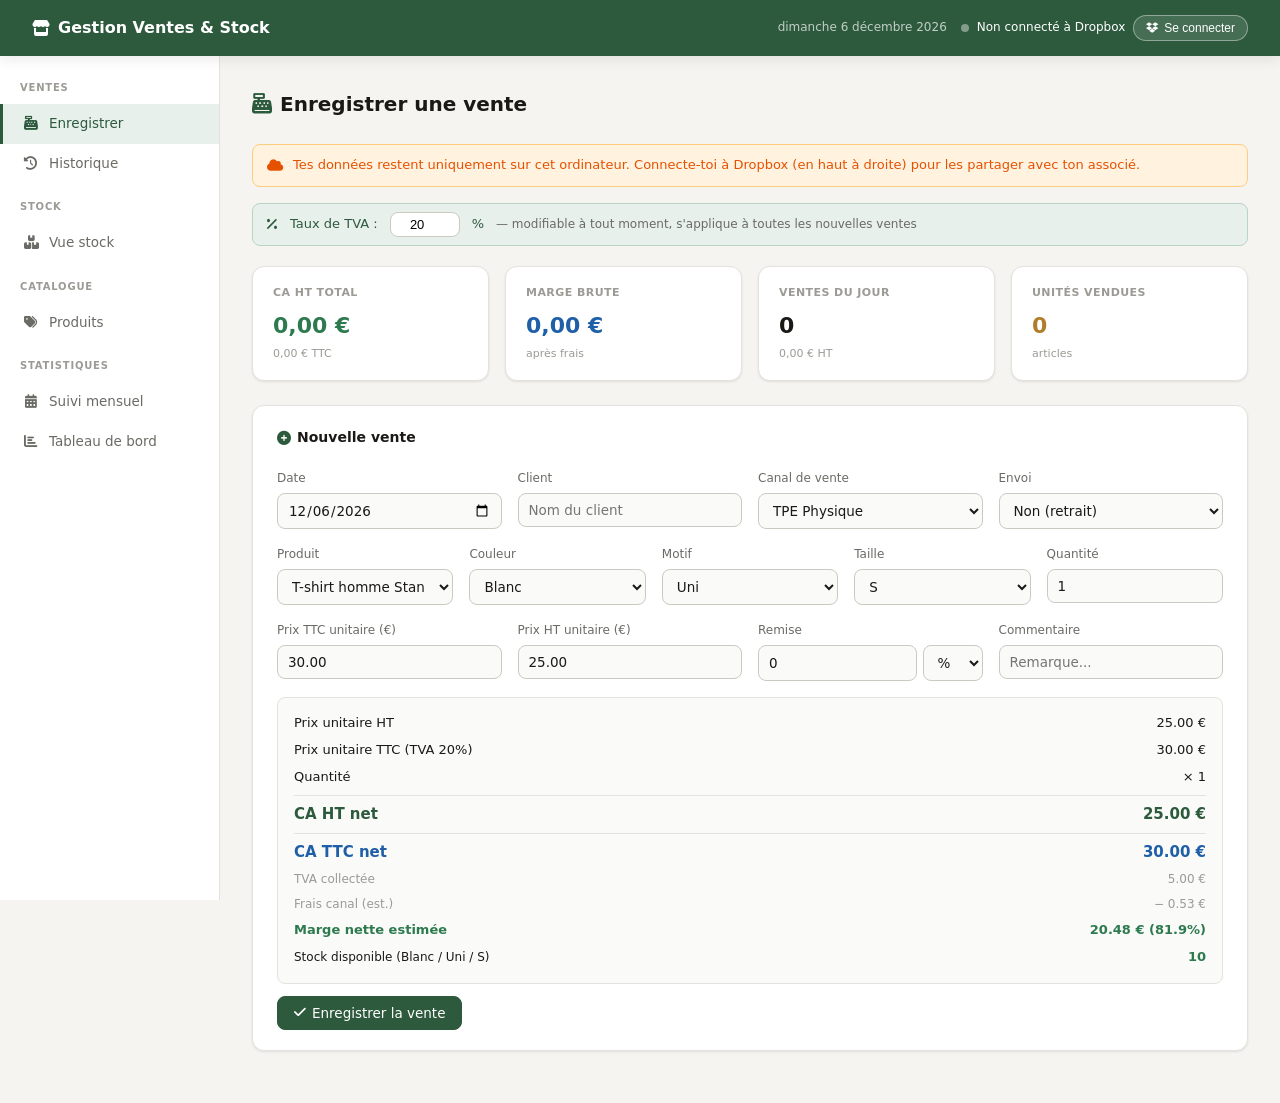
==== gestion ventes stock BZAK.html @ 6641fdf0 "Add files via upload" ====
<!DOCTYPE html>
<html lang="fr">
<head>
<meta charset="UTF-8">
<meta name="viewport" content="width=device-width, initial-scale=1.0">
<title>Gestion Ventes & Stock</title>
<link rel="stylesheet" href="https://cdnjs.cloudflare.com/ajax/libs/font-awesome/6.5.0/css/all.min.css">
<style>
*, *::before, *::after { box-sizing: border-box; margin: 0; padding: 0; }
:root {
  --bg:#f5f4f1; --surface:#fff; --surface-2:#fafaf8;
  --border:#e4e2dc; --border-strong:#ccc9c0;
  --text:#1a1916; --text-secondary:#6b6a65; --text-muted:#9c9a94;
  --accent:#2d5a3d; --accent-light:#e8f0eb; --accent-hover:#234830;
  --danger:#c0392b; --danger-bg:#fdf0ee;
  --warning:#b07d2a; --warning-bg:#fdf6e8;
  --success:#2d7a4f; --success-bg:#eaf4ee;
  --radius:8px; --radius-lg:12px;
  --shadow:0 1px 3px rgba(0,0,0,.06),0 1px 2px rgba(0,0,0,.04);
  --shadow-md:0 4px 12px rgba(0,0,0,.08);
}
body { font-family:'Segoe UI',system-ui,sans-serif; background:var(--bg); color:var(--text); font-size:14px; line-height:1.6; min-height:100vh; }

header { background:var(--accent); color:#fff; padding:0 2rem; display:flex; align-items:center; justify-content:space-between; height:56px; position:sticky; top:0; z-index:100; box-shadow:var(--shadow-md); }
header h1 { font-size:16px; font-weight:600; display:flex; align-items:center; gap:8px; }
.hdr-right { font-size:12px; opacity:.7; }
.dbx-btn { padding:5px 12px; border-radius:20px; font-size:12px; font-weight:500; cursor:pointer; border:1px solid rgba(255,255,255,.4); background:rgba(255,255,255,.12); color:#fff; display:inline-flex; align-items:center; gap:6px; transition:all .15s; }
.dbx-btn:hover { background:rgba(255,255,255,.22); }
.dbx-dot { width:8px; height:8px; border-radius:50%; flex-shrink:0; }
.dbx-dot.connected { background:#6fcf97; }
.dbx-dot.syncing { background:#f2c94c; animation:pulse 1s infinite; }
.dbx-dot.error { background:#eb5757; }
.dbx-dot.off { background:rgba(255,255,255,.4); }
@keyframes pulse { 0%,100%{opacity:1} 50%{opacity:.3} }
.sync-banner { display:flex; align-items:center; gap:10px; padding:10px 14px; border-radius:var(--radius); font-size:13px; margin-bottom:1rem; background:#fff3e0; border:1px solid #ffcc80; color:#e65100; }

.layout { display:flex; min-height:calc(100vh - 56px); }
nav { width:220px; background:var(--surface); border-right:1px solid var(--border); padding:1.5rem 0; flex-shrink:0; position:sticky; top:56px; height:calc(100vh - 56px); overflow-y:auto; }
.nav-label { font-size:10px; font-weight:600; letter-spacing:.08em; text-transform:uppercase; color:var(--text-muted); padding:0 1.25rem; margin-bottom:.5rem; margin-top:1rem; }
.nav-label:first-child { margin-top:0; }
.nav-item { display:flex; align-items:center; gap:10px; padding:9px 1.25rem; cursor:pointer; color:var(--text-secondary); font-size:13.5px; border-left:3px solid transparent; transition:all .15s; user-select:none; }
.nav-item:hover { background:var(--accent-light); color:var(--accent); }
.nav-item.active { background:var(--accent-light); color:var(--accent); font-weight:500; border-left-color:var(--accent); }
.nav-item i { width:16px; text-align:center; }
.nav-badge { margin-left:auto; background:var(--danger); color:#fff; font-size:10px; font-weight:600; padding:1px 6px; border-radius:10px; }

main { flex:1; padding:2rem; max-width:1300px; }
.section { display:none; }
.section.active { display:block; }
.page-title { font-size:20px; font-weight:600; margin-bottom:1.5rem; display:flex; align-items:center; gap:8px; }
.page-title i { color:var(--accent); }

.card { background:var(--surface); border:1px solid var(--border); border-radius:var(--radius-lg); padding:1.25rem 1.5rem; margin-bottom:1.25rem; box-shadow:var(--shadow); }
.card-title { font-size:14px; font-weight:600; margin-bottom:1.25rem; display:flex; align-items:center; gap:6px; }
.card-title i { color:var(--accent); }

.metrics { display:grid; grid-template-columns:repeat(4,1fr); gap:1rem; margin-bottom:1.5rem; }
.metric { background:var(--surface); border:1px solid var(--border); border-radius:var(--radius-lg); padding:1.1rem 1.25rem; box-shadow:var(--shadow); }
.metric-label { font-size:11px; font-weight:600; letter-spacing:.04em; text-transform:uppercase; color:var(--text-muted); margin-bottom:6px; }
.metric-value { font-size:22px; font-weight:700; }
.metric-value.green { color:var(--success); }
.metric-value.blue { color:#1e5fa8; }
.metric-value.orange { color:var(--warning); }
.metric-value.red { color:var(--danger); }
.metric-sub { font-size:11px; color:var(--text-muted); margin-top:2px; }

.fg { display:grid; gap:1rem; margin-bottom:1rem; }
.g2 { grid-template-columns:1fr 1fr; }
.g3 { grid-template-columns:1fr 1fr 1fr; }
.g4 { grid-template-columns:1fr 1fr 1fr 1fr; }
.g5 { grid-template-columns:1fr 1fr 1fr 1fr 1fr; }
.g6 { grid-template-columns:1fr 1fr 1fr 1fr 1fr 1fr; }
.field label { display:block; font-size:12px; font-weight:500; color:var(--text-secondary); margin-bottom:5px; }
.field input, .field select { width:100%; padding:8px 10px; border:1px solid var(--border-strong); border-radius:var(--radius); background:var(--surface-2); font-size:13.5px; color:var(--text); font-family:inherit; transition:border-color .15s,box-shadow .15s; outline:none; }
.field input:focus, .field select:focus { border-color:var(--accent); box-shadow:0 0 0 3px rgba(45,90,61,.12); background:#fff; }
.field .sub { font-size:11px; color:var(--text-muted); margin-top:4px; }

.btn { padding:8px 16px; border-radius:var(--radius); font-size:13.5px; font-weight:500; cursor:pointer; border:1px solid var(--border-strong); background:var(--surface); color:var(--text); display:inline-flex; align-items:center; gap:6px; transition:all .15s; font-family:inherit; }
.btn:hover { background:var(--bg); }
.btn.primary { background:var(--accent); color:#fff; border-color:var(--accent); }
.btn.primary:hover { background:var(--accent-hover); }
.btn.danger { color:var(--danger); border-color:#e8b4af; background:var(--danger-bg); }
.btn.danger:hover { background:#f9dbd8; }
.btn.sm { padding:5px 10px; font-size:12px; }
.btn-row { display:flex; align-items:center; gap:8px; margin-top:.75rem; flex-wrap:wrap; }

.alert { display:flex; align-items:flex-start; gap:8px; padding:10px 14px; border-radius:var(--radius); font-size:13px; margin-bottom:1rem; }
.alert.warning { background:var(--warning-bg); border:1px solid #e8c97a; color:var(--warning); }
.alert.success { background:var(--success-bg); border:1px solid #a3d4b5; color:var(--success); }
.alert i { margin-top:1px; flex-shrink:0; }

.table-wrap { overflow-x:auto; }
table { width:100%; border-collapse:collapse; font-size:13px; }
th { text-align:left; font-size:11px; font-weight:600; text-transform:uppercase; letter-spacing:.04em; color:var(--text-muted); padding:8px 10px; border-bottom:2px solid var(--border); white-space:nowrap; }
td { padding:9px 10px; border-bottom:1px solid var(--border); vertical-align:middle; }
tr:last-child td { border-bottom:none; }
tbody tr:hover { background:var(--surface-2); }
.empty-row td { text-align:center; color:var(--text-muted); padding:2.5rem; }
.tr-total td { font-weight:700; background:var(--accent-light); }

.badge { display:inline-flex; align-items:center; font-size:11px; font-weight:500; padding:2px 8px; border-radius:20px; }
.badge.ok { background:var(--success-bg); color:var(--success); }
.badge.low { background:var(--warning-bg); color:var(--warning); }
.badge.out { background:var(--danger-bg); color:var(--danger); }
.badge.tpe { background:#e8f0fb; color:#1e5fa8; }
.badge.web { background:#f0e8fb; color:#6e35c0; }

.color-dot { display:inline-block; width:10px; height:10px; border-radius:50%; border:1px solid rgba(0,0,0,.12); vertical-align:middle; margin-right:4px; flex-shrink:0; }
.size-pill { display:inline-block; font-size:11px; font-weight:600; background:var(--bg); border:1px solid var(--border-strong); border-radius:4px; padding:1px 6px; color:var(--text-secondary); margin-right:2px; }
.motif-pill { display:inline-block; font-size:11px; background:#f0e8fb; border:1px solid #d4b8f0; border-radius:4px; padding:1px 6px; color:#6e35c0; margin-right:2px; }
.remise-pill { display:inline-block; font-size:11px; background:#fff3e0; border:1px solid #ffcc80; border-radius:4px; padding:1px 6px; color:#e65100; }

/* Tag input */
.tag-input-wrap { border:1px solid var(--border-strong); border-radius:var(--radius); background:var(--surface-2); padding:6px 8px; display:flex; flex-wrap:wrap; gap:5px; align-items:center; min-height:40px; cursor:text; transition:border-color .15s,box-shadow .15s; }
.tag-input-wrap:focus-within { border-color:var(--accent); box-shadow:0 0 0 3px rgba(45,90,61,.12); background:#fff; }
.tag { display:inline-flex; align-items:center; gap:4px; font-size:12px; font-weight:500; padding:2px 8px; border-radius:20px; }
.tag.color-tag { background:var(--accent-light); color:var(--accent); }
.tag.motif-tag { background:#f0e8fb; color:#6e35c0; }
.tag-remove { cursor:pointer; opacity:.6; font-size:13px; }
.tag-remove:hover { opacity:1; }
.tag-raw-input { border:none; outline:none; background:transparent; font-size:13px; font-family:inherit; color:var(--text); min-width:100px; flex:1; padding:2px 4px; }
.tag-hint { font-size:11px; color:var(--text-muted); margin-top:4px; }

/* Taille checkboxes */
.check-group { display:flex; flex-wrap:wrap; gap:6px; margin-top:4px; }
.check-item { display:flex; align-items:center; gap:5px; background:var(--surface-2); border:1px solid var(--border-strong); border-radius:var(--radius); padding:5px 10px; cursor:pointer; font-size:13px; user-select:none; transition:all .12s; }
.check-item input { accent-color:var(--accent); }
.check-item:has(input:checked) { background:var(--accent-light); border-color:var(--accent); color:var(--accent); font-weight:500; }

/* Prix breakdown */
.prix-box { background:var(--surface-2); border:1px solid var(--border); border-radius:var(--radius); padding:.75rem 1rem; margin-top:.5rem; }
.prix-row { display:flex; justify-content:space-between; align-items:center; font-size:13px; padding:3px 0; }
.prix-row.total { font-weight:700; font-size:15px; border-top:1px solid var(--border); margin-top:4px; padding-top:6px; color:var(--accent); }
.prix-row.marge { color:var(--success); font-weight:600; }
.prix-row.remise { color:var(--danger); }

/* Stock */
.stock-grid { display:grid; grid-template-columns:repeat(auto-fill,minmax(400px,1fr)); gap:1rem; }
.stock-card { background:var(--surface); border:1px solid var(--border); border-radius:var(--radius-lg); padding:1rem; box-shadow:var(--shadow); }
.stock-card-header { display:flex; justify-content:space-between; align-items:flex-start; margin-bottom:.75rem; padding-bottom:.75rem; border-bottom:1px solid var(--border); }
.stock-card-name { font-size:13.5px; font-weight:600; }
.stock-card-meta { font-size:11px; color:var(--text-muted); margin-top:2px; }
.stock-card-total { font-size:12px; font-weight:600; color:var(--accent); background:var(--accent-light); padding:2px 8px; border-radius:20px; white-space:nowrap; }
.stock-tabs { display:flex; gap:2px; margin-bottom:.75rem; border-bottom:1px solid var(--border); overflow-x:auto; }
.stock-tab { font-size:12px; padding:5px 10px; cursor:pointer; border-bottom:2px solid transparent; color:var(--text-muted); transition:all .12s; margin-bottom:-1px; background:none; border-top:none; border-left:none; border-right:none; font-family:inherit; white-space:nowrap; }
.stock-tab.active { color:var(--accent); border-bottom-color:var(--accent); font-weight:500; }
.matrix-wrap { overflow-x:auto; }
.matrix { width:100%; border-collapse:collapse; font-size:12px; }
.matrix th { font-size:10px; font-weight:600; text-transform:uppercase; color:var(--text-muted); padding:4px 5px; border-bottom:1px solid var(--border); text-align:center; white-space:nowrap; }
.matrix th.row-th { text-align:left; }
.matrix td { padding:3px 4px; border-bottom:1px solid var(--border); text-align:center; }
.matrix td.row-td { text-align:left; white-space:nowrap; }
.matrix tr:last-child td { border-bottom:none; }
.qty-cell { display:flex; align-items:center; justify-content:center; gap:2px; }
.qty-btn { width:18px; height:18px; border-radius:50%; border:1px solid var(--border-strong); background:var(--surface-2); cursor:pointer; font-size:12px; line-height:1; display:flex; align-items:center; justify-content:center; transition:all .1s; }
.qty-btn:hover { background:var(--accent-light); border-color:var(--accent); color:var(--accent); }
.qty-num { font-size:11px; font-weight:600; min-width:18px; text-align:center; }
.qty-num.low { color:var(--warning); }
.qty-num.out { color:var(--danger); }

/* Suivi mensuel */
.month-filter { display:flex; gap:8px; align-items:center; margin-bottom:1rem; flex-wrap:wrap; }
.month-chip { padding:5px 12px; border-radius:20px; font-size:12px; font-weight:500; cursor:pointer; border:1px solid var(--border-strong); background:var(--surface-2); color:var(--text-secondary); transition:all .12s; }
.month-chip.active { background:var(--accent); color:#fff; border-color:var(--accent); }
.sparkbar { display:inline-block; height:8px; background:var(--accent-light); border-radius:2px; vertical-align:middle; }

.flash { font-size:12px; padding:5px 10px; border-radius:var(--radius); }
.flash.ok { color:var(--success); background:var(--success-bg); }
.flash.err { color:var(--danger); background:var(--danger-bg); }

/* TVA setting */
.tva-bar { display:flex; align-items:center; gap:12px; background:var(--accent-light); border:1px solid #b8d4c2; border-radius:var(--radius); padding:8px 14px; margin-bottom:1.25rem; font-size:13px; }
.tva-bar label { font-weight:500; color:var(--accent); white-space:nowrap; }
.tva-bar input { width:70px; padding:4px 8px; border:1px solid var(--border-strong); border-radius:var(--radius); font-size:13px; text-align:center; }

@media(max-width:900px){ .metrics{grid-template-columns:repeat(2,1fr)} .g4,.g5,.g6{grid-template-columns:1fr 1fr} .g3{grid-template-columns:1fr 1fr} .stock-grid{grid-template-columns:1fr} }
@media(max-width:640px){ .layout{flex-direction:column} nav{width:100%;height:auto;position:static;display:flex;overflow-x:auto;padding:.5rem;border-right:none;border-bottom:1px solid var(--border)} .nav-label{display:none} .nav-item{border-left:none;border-bottom:3px solid transparent;padding:6px 10px;white-space:nowrap;font-size:12px} .nav-item.active{border-bottom-color:var(--accent);border-left-color:transparent} main{padding:1rem} .metrics{grid-template-columns:repeat(2,1fr)} .g2,.g3,.g4,.g5,.g6{grid-template-columns:1fr} }
</style>
</head>
<body>

<header>
  <h1><i class="fas fa-store"></i> Gestion Ventes & Stock</h1>
  <div style="display:flex; align-items:center; gap:14px;">
    <div class="hdr-right" id="header-date"></div>
    <div id="dbx-status" style="display:flex;align-items:center;gap:8px;font-size:12px;"></div>
  </div>
</header>

<div class="layout">
<nav>
  <div class="nav-label">Ventes</div>
  <div class="nav-item active" onclick="showSection('ventes')"><i class="fas fa-cash-register"></i> Enregistrer</div>
  <div class="nav-item" onclick="showSection('historique')"><i class="fas fa-history"></i> Historique</div>
  <div class="nav-label">Stock</div>
  <div class="nav-item" onclick="showSection('stock')"><i class="fas fa-boxes"></i> Vue stock <span class="nav-badge" id="nav-badge" style="display:none">!</span></div>
  <div class="nav-label">Catalogue</div>
  <div class="nav-item" onclick="showSection('produits')"><i class="fas fa-tags"></i> Produits</div>
  <div class="nav-label">Statistiques</div>
  <div class="nav-item" onclick="showSection('mensuel')"><i class="fas fa-calendar-alt"></i> Suivi mensuel</div>
  <div class="nav-item" onclick="showSection('stats')"><i class="fas fa-chart-bar"></i> Tableau de bord</div>
</nav>

<main>

<!-- ===== VENTES ===== -->
<div id="sec-ventes" class="section active">
  <div class="page-title"><i class="fas fa-cash-register"></i> Enregistrer une vente</div>

  <div id="dbx-banner-zone"></div>

  <div class="tva-bar">
    <i class="fas fa-percent" style="color:var(--accent)"></i>
    <label>Taux de TVA :</label>
    <input type="number" id="tva-rate" value="20" min="0" max="100" step="0.1" onchange="saveTVA()">
    <span style="color:var(--accent)">%</span>
    <span style="color:var(--text-secondary);font-size:12px">— modifiable à tout moment, s'applique à toutes les nouvelles ventes</span>
  </div>

  <div class="metrics">
    <div class="metric"><div class="metric-label">CA HT total</div><div class="metric-value green" id="m-ca-ht">0,00 €</div><div class="metric-sub" id="m-ca-ttc-sub">0,00 € TTC</div></div>
    <div class="metric"><div class="metric-label">Marge brute</div><div class="metric-value blue" id="m-marge">0,00 €</div><div class="metric-sub">après frais</div></div>
    <div class="metric"><div class="metric-label">Ventes du jour</div><div class="metric-value" id="m-today">0</div><div class="metric-sub" id="m-today-ca">0,00 € HT</div></div>
    <div class="metric"><div class="metric-label">Unités vendues</div><div class="metric-value orange" id="m-units">0</div><div class="metric-sub">articles</div></div>
  </div>

  <div id="alert-zone"></div>

  <div class="card">
    <div class="card-title"><i class="fas fa-plus-circle"></i> Nouvelle vente</div>
    <div class="fg g4">
      <div class="field"><label>Date</label><input type="date" id="v-date"></div>
      <div class="field"><label>Client</label><input type="text" id="v-client" placeholder="Nom du client"></div>
      <div class="field"><label>Canal de vente</label>
        <select id="v-type"><option>TPE Physique</option><option>Site Internet</option></select>
      </div>
      <div class="field"><label>Envoi</label>
        <select id="v-envoi"><option value="non">Non (retrait)</option><option value="oui">Oui (livraison)</option></select>
      </div>
    </div>
    <div class="fg g5">
      <div class="field"><label>Produit</label><select id="v-produit" onchange="onProduitChange()"></select></div>
      <div class="field"><label>Couleur</label><select id="v-couleur" onchange="calcPrix()"></select></div>
      <div class="field"><label>Motif</label><select id="v-motif" onchange="calcPrix()"></select></div>
      <div class="field"><label>Taille</label><select id="v-taille" onchange="calcPrix()"></select></div>
      <div class="field"><label>Quantité</label><input type="number" id="v-qty" value="1" min="1" oninput="calcPrix()"></div>
    </div>
    <div class="fg g4">
      <div class="field">
        <label>Prix TTC unitaire (€)</label>
        <input type="number" id="v-prix-ttc" step="0.01" oninput="onPrixTTCchange()">
      </div>
      <div class="field">
        <label>Prix HT unitaire (€)</label>
        <input type="number" id="v-prix-ht" step="0.01" oninput="onPrixHTchange()">
      </div>
      <div class="field">
        <label>Remise</label>
        <div style="display:flex;gap:6px">
          <input type="number" id="v-remise" value="0" min="0" step="0.01" oninput="calcPrix()" style="flex:1">
          <select id="v-remise-type" onchange="calcPrix()" style="width:60px">
            <option value="pct">%</option>
            <option value="eur">€</option>
          </select>
        </div>
      </div>
      <div class="field"><label>Commentaire</label><input type="text" id="v-note" placeholder="Remarque..."></div>
    </div>
    <div id="prix-box" class="prix-box" style="display:none"></div>
    <div class="btn-row">
      <button class="btn primary" onclick="ajouterVente()"><i class="fas fa-check"></i> Enregistrer la vente</button>
      <span id="v-flash"></span>
    </div>
  </div>
</div>

<!-- ===== HISTORIQUE ===== -->
<div id="sec-historique" class="section">
  <div class="page-title"><i class="fas fa-history"></i> Historique des ventes</div>
  <div class="card">
    <div class="card-title"><i class="fas fa-list"></i> Toutes les ventes <span id="ventes-count" style="font-weight:400;color:var(--text-muted);font-size:12px;"></span></div>
    <div class="table-wrap">
      <table>
        <thead><tr>
          <th>Date</th><th>Client</th><th>Canal</th><th>Produit</th><th>Couleur</th><th>Motif</th><th>Taille</th><th>Qté</th>
          <th>P.U. HT</th><th>P.U. TTC</th><th>Remise</th><th>CA HT</th><th>CA TTC</th><th>Marge</th><th>Note</th><th></th>
        </tr></thead>
        <tbody id="historique-body"></tbody>
      </table>
    </div>
  </div>
</div>

<!-- ===== STOCK ===== -->
<div id="sec-stock" class="section">
  <div class="page-title"><i class="fas fa-boxes"></i> Gestion du stock</div>
  <div class="metrics">
    <div class="metric"><div class="metric-label">Références</div><div class="metric-value" id="s-refs">0</div><div class="metric-sub">coul × motif × taille</div></div>
    <div class="metric"><div class="metric-label">Unités en stock</div><div class="metric-value blue" id="s-units">0</div></div>
    <div class="metric"><div class="metric-label">Stocks bas (≤3)</div><div class="metric-value orange" id="s-low">0</div></div>
    <div class="metric"><div class="metric-label">Ruptures</div><div class="metric-value red" id="s-out">0</div></div>
  </div>
  <div id="stock-alerts-zone"></div>
  <div id="stock-grid" class="stock-grid"></div>
</div>

<!-- ===== PRODUITS ===== -->
<div id="sec-produits" class="section">
  <div class="page-title"><i class="fas fa-tags"></i> Catalogue produits</div>
  <div class="card">
    <div class="card-title"><i class="fas fa-plus"></i> <span id="p-form-title">Ajouter un produit</span></div>
    <div class="fg g2">
      <div class="field"><label>Nom du produit</label><input type="text" id="p-nom" placeholder="ex: T-shirt homme Stanley"></div>
      <div class="fg g2" style="margin:0;gap:.75rem">
        <div class="field"><label>Prix d'achat HT (€)</label><input type="number" id="p-achat" step="0.01" placeholder="0.00"></div>
        <div class="field"><label>Prix de vente TTC (€)</label><input type="number" id="p-vente-ttc" step="0.01" placeholder="0.00" oninput="previewPrixProduit()"></div>
      </div>
    </div>
    <div class="fg g2">
      <div class="field">
        <label>Couleurs disponibles <span style="color:var(--text-muted);font-weight:400">(max 10)</span></label>
        <div class="tag-input-wrap" onclick="focusTagInput('couleurs-input')">
          <div id="couleurs-tags"></div>
          <input class="tag-raw-input" id="couleurs-input" placeholder="Tapez + Entrée ou virgule" maxlength="30">
        </div>
        <div class="tag-hint">Entrée ou <kbd>,</kbd> pour valider</div>
      </div>
      <div class="field">
        <label>Motifs / Designs <span style="color:var(--text-muted);font-weight:400">(max 10)</span></label>
        <div class="tag-input-wrap" onclick="focusTagInput('motifs-input')">
          <div id="motifs-tags"></div>
          <input class="tag-raw-input" id="motifs-input" placeholder="ex: Uni, Logo, Brodé… + Entrée" maxlength="40">
        </div>
        <div class="tag-hint">Entrée ou <kbd>,</kbd> pour valider</div>
      </div>
    </div>
    <div class="field" style="margin-bottom:1rem">
      <label>Tailles disponibles</label>
      <div class="check-group" id="tailles-check">
        <label class="check-item"><input type="checkbox" value="XS"> XS</label>
        <label class="check-item"><input type="checkbox" value="S" checked> S</label>
        <label class="check-item"><input type="checkbox" value="M" checked> M</label>
        <label class="check-item"><input type="checkbox" value="L" checked> L</label>
        <label class="check-item"><input type="checkbox" value="XL" checked> XL</label>
        <label class="check-item"><input type="checkbox" value="XXL"> XXL</label>
        <label class="check-item"><input type="checkbox" value="TU"> Taille unique</label>
      </div>
    </div>
    <div id="p-prix-preview" style="display:none" class="prix-box" style="margin-bottom:.75rem"></div>
    <div class="btn-row">
      <button class="btn primary" onclick="sauvegarderProduit()"><i class="fas fa-save"></i> Sauvegarder</button>
      <button class="btn" onclick="resetProduitForm()" id="p-cancel-btn" style="display:none"><i class="fas fa-times"></i> Annuler</button>
      <span id="p-flash"></span>
    </div>
  </div>
  <div class="card">
    <div class="card-title"><i class="fas fa-table"></i> Tous les produits</div>
    <div class="table-wrap"><table>
      <thead><tr><th>Produit</th><th>P. achat</th><th>P. vente TTC</th><th>P. vente HT</th><th>Marge brute</th><th>Couleurs</th><th>Motifs</th><th>Tailles</th><th>Stock</th><th>Actions</th></tr></thead>
      <tbody id="produits-body"></tbody>
    </table></div>
  </div>
</div>

<!-- ===== SUIVI MENSUEL ===== -->
<div id="sec-mensuel" class="section">
  <div class="page-title"><i class="fas fa-calendar-alt"></i> Suivi mensuel des ventes</div>

  <div class="metrics" style="grid-template-columns:repeat(4,1fr)">
    <div class="metric"><div class="metric-label">CA HT — année</div><div class="metric-value green" id="sm-ca-ht">0 €</div></div>
    <div class="metric"><div class="metric-label">CA TTC — année</div><div class="metric-value blue" id="sm-ca-ttc">0 €</div></div>
    <div class="metric"><div class="metric-label">Marge — année</div><div class="metric-value" id="sm-marge">0 €</div><div class="metric-sub" id="sm-taux">0%</div></div>
    <div class="metric"><div class="metric-label">Meilleur mois</div><div class="metric-value orange" id="sm-best">—</div></div>
  </div>

  <div class="card">
    <div style="display:flex;justify-content:space-between;align-items:center;margin-bottom:1rem;flex-wrap:wrap;gap:.5rem">
      <div class="card-title" style="margin:0"><i class="fas fa-table"></i> Récapitulatif mensuel</div>
      <div class="field" style="margin:0;min-width:120px">
        <select id="mensuel-year" onchange="renderMensuel()"></select>
      </div>
    </div>
    <div class="table-wrap"><table>
      <thead><tr>
        <th>Mois</th><th>Ventes</th><th>Unités</th>
        <th>CA HT</th><th>TVA collectée</th><th>CA TTC</th>
        <th>Remises</th><th>Marge brute</th><th>Taux de marge</th><th>CA cumulé HT</th>
      </tr></thead>
      <tbody id="mensuel-body"></tbody>
    </table></div>
  </div>

  <div class="card">
    <div class="card-title"><i class="fas fa-chart-bar"></i> Évolution mensuelle (CA HT)</div>
    <div id="mensuel-chart" style="display:flex;align-items:flex-end;gap:6px;height:120px;padding:.5rem 0"></div>
  </div>
</div>

<!-- ===== STATS ===== -->
<div id="sec-stats" class="section">
  <div class="page-title"><i class="fas fa-chart-bar"></i> Tableau de bord</div>
  <div class="metrics" style="grid-template-columns:repeat(3,1fr)">
    <div class="metric"><div class="metric-label">CA HT total</div><div class="metric-value green" id="st-ca">0 €</div></div>
    <div class="metric"><div class="metric-label">Marge totale</div><div class="metric-value blue" id="st-marge">0 €</div></div>
    <div class="metric"><div class="metric-label">Taux de marge</div><div class="metric-value" id="st-taux">0%</div></div>
  </div>
  <div class="card">
    <div class="card-title"><i class="fas fa-trophy"></i> Top ventes par CA HT</div>
    <div class="table-wrap"><table>
      <thead><tr><th>#</th><th>Produit</th><th>Couleur</th><th>Motif</th><th>Taille</th><th>Unités</th><th>CA HT</th><th>CA TTC</th><th>Marge</th></tr></thead>
      <tbody id="stats-top"></tbody>
    </table></div>
  </div>
  <div class="fg g3">
    <div class="card" style="margin:0"><div class="card-title"><i class="fas fa-ruler"></i> Par taille</div><div id="stats-tailles"></div></div>
    <div class="card" style="margin:0"><div class="card-title"><i class="fas fa-palette"></i> Par couleur</div><div id="stats-couleurs"></div></div>
    <div class="card" style="margin:0"><div class="card-title"><i class="fas fa-chart-pie"></i> Par canal</div><div id="stats-canaux"></div></div>
  </div>
</div>

</main>
</div>

<script>
// ─── Couleurs ────────────────────────────────────────────────────────────────
const COLOR_HEX={blanc:'#f9f9f7',white:'#f9f9f7',noir:'#1a1a1a',black:'#1a1a1a',bleu:'#3b82f6',blue:'#3b82f6',rouge:'#ef4444',red:'#ef4444',vert:'#22c55e',green:'#22c55e',jaune:'#eab308',yellow:'#eab308',orange:'#f97316',rose:'#ec4899',pink:'#ec4899',violet:'#8b5cf6',gris:'#9ca3af',grey:'#9ca3af',gray:'#9ca3af',beige:'#d4b896',marine:'#1e3a5f',navy:'#1e3a5f',bordeaux:'#800020',camel:'#c19a6b',kaki:'#7a7a2a',khaki:'#7a7a2a',naturel:'#d9c9a3',lavande:'#b589d6',turquoise:'#06b6d4',corail:'#ff7043',argent:'#c0c0c0',marron:'#7b4426',taupe:'#b5a28a',sable:'#c2b280'};
function colorHex(c){return COLOR_HEX[c.trim().toLowerCase()]||'#aaa';}
function colorDot(c){const h=colorHex(c);return `<span class="color-dot" style="background:${h};${h==='#f9f9f7'?'border:1px solid #ccc;':''}"></span>`;}

// ─── TVA ─────────────────────────────────────────────────────────────────────
let TVA = parseFloat(localStorage.getItem('appv4_tva')||'20');
function getTVA(){return TVA/100;}
function saveTVA(){TVA=parseFloat(document.getElementById('tva-rate').value)||20;localStorage.setItem('appv4_tva',TVA);calcPrix();dbxScheduleUpload();}
function htToTtc(ht){return ht*(1+getTVA());}
function ttcToHt(ttc){return ttc/(1+getTVA());}

// ─── Tag inputs ──────────────────────────────────────────────────────────────
const tagState={couleurs:[],motifs:[]};
function focusTagInput(id){document.getElementById(id).focus();}
function renderTags(type){
  const cls=type==='couleurs'?'color-tag':'motif-tag';
  document.getElementById(type+'-tags').innerHTML=tagState[type].map((v,i)=>`
    <span class="tag ${cls}">${type==='couleurs'?colorDot(v):'<i class="fas fa-brush" style="font-size:9px;opacity:.7"></i>'} ${v}
    <span class="tag-remove" onclick="removeTag('${type}',${i})">×</span></span>`).join('');
}
function addTag(type,value){
  const v=value.trim().replace(/,$/,'').trim();
  if(!v||tagState[type].includes(v)||tagState[type].length>=10)return false;
  tagState[type].push(v);renderTags(type);return true;
}
function removeTag(type,idx){tagState[type].splice(idx,1);renderTags(type);}
function setupTagInput(type){
  const input=document.getElementById(type+'-input');
  input.addEventListener('keydown',e=>{
    if(e.key==='Enter'||e.key===','){e.preventDefault();if(addTag(type,input.value))input.value='';}
    else if(e.key==='Backspace'&&!input.value&&tagState[type].length){tagState[type].pop();renderTags(type);}
  });
  input.addEventListener('blur',()=>{if(input.value.trim()){addTag(type,input.value);input.value='';}});
}

// ─── Dropbox sync ────────────────────────────────────────────────────────────
const DBX_APP_KEY = 'sx1o2j39v4j4928';
const DBX_FILE_PATH = '/GestionVentesStock/data.json';
const DBX_REDIRECT_URI = window.location.origin + window.location.pathname;
let dbxAccessToken = localStorage.getItem('dbx_access_token') || null;
let dbxSyncTimer = null;
let dbxIsSyncing = false;
let dbxSuppressNextRemoteApply = false;

function dbxSetStatus(state, msg) {
  const el = document.getElementById('dbx-status');
  const dotClass = state; // connected | syncing | error | off
  const label = msg || ({
    connected: 'Synchronisé avec Dropbox',
    syncing: 'Synchronisation…',
    error: 'Erreur de synchronisation',
    off: 'Non connecté à Dropbox'
  }[state] || '');
  if (state === 'off') {
    el.innerHTML = `<span class="dbx-dot off"></span><span>${label}</span><button class="dbx-btn" onclick="dbxConnect()"><i class="fab fa-dropbox"></i> Se connecter</button>`;
  } else {
    el.innerHTML = `<span class="dbx-dot ${dotClass}"></span><span>${label}</span>
      <button class="dbx-btn" onclick="dbxManualSync()" title="Récupérer les dernières données"><i class="fas fa-rotate"></i></button>
      <button class="dbx-btn" onclick="dbxDisconnect()" title="Se déconnecter"><i class="fas fa-right-from-bracket"></i></button>`;
  }
  const banner = document.getElementById('dbx-banner-zone');
  if (banner) {
    banner.innerHTML = state === 'off'
      ? `<div class="sync-banner"><i class="fas fa-cloud"></i> Tes données restent uniquement sur cet ordinateur. Connecte-toi à Dropbox (en haut à droite) pour les partager avec ton associé.</div>`
      : '';
  }
}

// PKCE helpers
function dbxBase64url(buf) {
  return btoa(String.fromCharCode(...new Uint8Array(buf))).replace(/\+/g,'-').replace(/\//g,'_').replace(/=+$/,'');
}
async function dbxSha256(str) {
  const data = new TextEncoder().encode(str);
  const hash = await crypto.subtle.digest('SHA-256', data);
  return dbxBase64url(hash);
}
function dbxRandomString(len) {
  const arr = new Uint8Array(len);
  crypto.getRandomValues(arr);
  return dbxBase64url(arr).slice(0, len);
}

async function dbxConnect() {
  const verifier = dbxRandomString(64);
  sessionStorage.setItem('dbx_pkce_verifier', verifier);
  const challenge = await dbxSha256(verifier);
  const params = new URLSearchParams({
    client_id: DBX_APP_KEY,
    response_type: 'code',
    code_challenge: challenge,
    code_challenge_method: 'S256',
    redirect_uri: DBX_REDIRECT_URI,
    token_access_type: 'offline',
  });
  window.location.href = `https://www.dropbox.com/oauth2/authorize?${params.toString()}`;
}

async function dbxHandleOAuthRedirect() {
  const urlParams = new URLSearchParams(window.location.search);
  const code = urlParams.get('code');
  if (!code) return false;
  const verifier = sessionStorage.getItem('dbx_pkce_verifier');
  if (!verifier) return false;
  dbxSetStatus('syncing', 'Connexion à Dropbox…');
  try {
    const resp = await fetch('https://api.dropboxapi.com/oauth2/token', {
      method: 'POST',
      headers: { 'Content-Type': 'application/x-www-form-urlencoded' },
      body: new URLSearchParams({
        code, grant_type: 'authorization_code',
        client_id: DBX_APP_KEY, redirect_uri: DBX_REDIRECT_URI, code_verifier: verifier,
      }),
    });
    const data = await resp.json();
    if (data.access_token) {
      dbxAccessToken = data.access_token;
      localStorage.setItem('dbx_access_token', dbxAccessToken);
      if (data.refresh_token) localStorage.setItem('dbx_refresh_token', data.refresh_token);
    } else {
      throw new Error(data.error_description || 'Échec de connexion');
    }
  } catch (e) {
    dbxSetStatus('error', 'Connexion Dropbox échouée');
    console.error(e);
  }
  window.history.replaceState({}, document.title, window.location.pathname);
  return true;
}

function dbxDisconnect() {
  if (!confirm('Se déconnecter de Dropbox ? Les données resteront sur cet ordinateur mais ne seront plus synchronisées.')) return;
  dbxAccessToken = null;
  localStorage.removeItem('dbx_access_token');
  localStorage.removeItem('dbx_refresh_token');
  dbxSetStatus('off');
}

async function dbxDownload() {
  if (!dbxAccessToken) return null;
  try {
    const resp = await fetch('https://content.dropboxapi.com/2/files/download', {
      method: 'POST',
      headers: {
        'Authorization': 'Bearer ' + dbxAccessToken,
        'Dropbox-API-Arg': JSON.stringify({ path: DBX_FILE_PATH }),
      },
    });
    if (resp.status === 409) return null; // file doesn't exist yet
    if (resp.status === 401) { dbxSetStatus('error','Session expirée, reconnecte-toi'); return null; }
    if (!resp.ok) throw new Error('Téléchargement échoué (' + resp.status + ')');
    const text = await resp.text();
    return JSON.parse(text);
  } catch (e) {
    console.error('dbxDownload', e);
    return null;
  }
}

async function dbxUpload(payload) {
  if (!dbxAccessToken) return false;
  try {
    const resp = await fetch('https://content.dropboxapi.com/2/files/upload', {
      method: 'POST',
      headers: {
        'Authorization': 'Bearer ' + dbxAccessToken,
        'Content-Type': 'application/octet-stream',
        'Dropbox-API-Arg': JSON.stringify({
          path: DBX_FILE_PATH, mode: 'overwrite', mute: true,
        }),
      },
      body: JSON.stringify(payload, null, 2),
    });
    if (resp.status === 401) { dbxSetStatus('error','Session expirée, reconnecte-toi'); return false; }
    if (!resp.ok) throw new Error('Envoi échoué (' + resp.status + ')');
    return true;
  } catch (e) {
    console.error('dbxUpload', e);
    return false;
  }
}

function dbxBuildPayload() {
  return { produits, stock, ventes, tva: TVA, updatedAt: new Date().toISOString() };
}

function dbxApplyRemoteData(data) {
  if (!data) return;
  dbxSuppressNextRemoteApply = true;
  produits = data.produits || produits;
  stock = data.stock || stock;
  ventes = data.ventes || ventes;
  if (typeof data.tva === 'number') {
    TVA = data.tva;
    const el = document.getElementById('tva-rate');
    if (el) el.value = TVA;
  }
  nextProdId = produits.length ? Math.max(...produits.map(p=>p.id))+1 : 1;
  nextVenteId = ventes.length ? Math.max(...ventes.map(v=>v.id))+1 : 1;
  localStorage.setItem('appv4_produits', JSON.stringify(produits));
  localStorage.setItem('appv4_stock', JSON.stringify(stock));
  localStorage.setItem('appv4_ventes', JSON.stringify(ventes));
  localStorage.setItem('appv4_tva', TVA);
  // Refresh whatever section is visible
  const active = document.querySelector('.section.active');
  if (active) {
    const id = active.id.replace('sec-', '');
    buildProduitSelect();
    showSection(id);
  }
  dbxSuppressNextRemoteApply = false;
}

async function dbxManualSync() {
  if (!dbxAccessToken) return;
  dbxSetStatus('syncing');
  const remote = await dbxDownload();
  if (remote) dbxApplyRemoteData(remote);
  dbxSetStatus('connected');
}

function dbxScheduleUpload() {
  if (!dbxAccessToken || dbxSuppressNextRemoteApply) return;
  clearTimeout(dbxSyncTimer);
  dbxSetStatus('syncing');
  dbxSyncTimer = setTimeout(async () => {
    const ok = await dbxUpload(dbxBuildPayload());
    dbxSetStatus(ok ? 'connected' : 'error');
  }, 800);
}

async function dbxInit() {
  const cameFromOAuth = await dbxHandleOAuthRedirect();
  if (!dbxAccessToken) { dbxSetStatus('off'); return; }
  dbxSetStatus('syncing', 'Récupération des données…');
  const remote = await dbxDownload();
  if (remote) {
    dbxApplyRemoteData(remote);
  } else if (cameFromOAuth || true) {
    // First time / no remote file yet → push local data to create it
    await dbxUpload(dbxBuildPayload());
  }
  dbxSetStatus('connected');
}

// ─── Data ─────────────────────────────────────────────────────────────────────
const DEFAULT_PRODUCTS=[
  {id:1,nom:'T-shirt homme Stanley',achat:4,venteHT:25,couleurs:['Blanc','Noir','Bleu','Rouge','Gris','Marine','Vert','Kaki','Bordeaux','Orange'],motifs:['Uni','Logo avant','Logo dos','Brodé','Poche','Tie-dye','Vintage','Sport','Nature','Minimaliste'],tailles:['S','M','L','XL']},
  {id:2,nom:'T-shirt femme Stanley',achat:3.8,venteHT:25,couleurs:['Blanc','Noir','Rose','Bleu','Beige','Lavande','Corail','Gris','Vert','Jaune'],motifs:['Uni','Logo avant','Brodé','Poche','Floral','Tie-dye','Vintage'],tailles:['S','M','L','XL']},
  {id:3,nom:'T-shirt homme les Filosophes',achat:7,venteHT:30,couleurs:['Blanc','Noir','Bleu','Gris','Marine'],motifs:['Design 1','Design 2','Design 3'],tailles:['S','M','L','XL']},
  {id:4,nom:'T-shirt femme les Filosophes',achat:6.8,venteHT:30,couleurs:['Blanc','Noir','Rose','Beige','Lavande'],motifs:['Design 1','Design 2'],tailles:['S','M','L','XL']},
  {id:5,nom:'Hoodie homme Stanley',achat:13,venteHT:50,couleurs:['Blanc','Noir','Bleu','Marine','Gris','Kaki','Bordeaux'],motifs:['Uni','Logo avant','Logo poche','Brodé','Vintage'],tailles:['S','M','L','XL']},
  {id:6,nom:'Hoodie femme Stanley',achat:12.5,venteHT:50,couleurs:['Blanc','Noir','Rose','Beige','Gris','Lavande'],motifs:['Uni','Logo avant','Brodé'],tailles:['S','M','L','XL']},
  {id:7,nom:'Hoodie homme les Filosophes',achat:19,venteHT:80,couleurs:['Noir','Bleu','Marine','Gris','Bordeaux'],motifs:['Design 1','Design 2','Design 3'],tailles:['S','M','L','XL']},
  {id:8,nom:'Hoodie femme les Filosophes',achat:18.5,venteHT:80,couleurs:['Noir','Rose','Beige','Blanc','Lavande'],motifs:['Design 1','Design 2'],tailles:['S','M','L','XL']},
  {id:9,nom:'Casquette full',achat:8,venteHT:30,couleurs:['Blanc','Noir','Bleu','Rouge','Kaki','Marine','Gris'],motifs:['Uni','Logo brodé','Patch','Camouflage'],tailles:['TU']},
  {id:10,nom:'Casquette half',achat:7,venteHT:30,couleurs:['Blanc','Noir','Bleu','Kaki','Marine','Gris'],motifs:['Uni','Logo brodé'],tailles:['TU']},
  {id:11,nom:'Bonnet',achat:7,venteHT:20,couleurs:['Blanc','Noir','Gris','Marine','Bordeaux','Kaki'],motifs:['Uni','Rayures','Logo brodé'],tailles:['TU']},
  {id:12,nom:'Écharpe',achat:8,venteHT:25,couleurs:['Blanc','Noir','Bleu','Gris','Marine','Bordeaux'],motifs:['Uni','Rayures'],tailles:['TU']},
  {id:13,nom:'Tot bag',achat:2,venteHT:10,couleurs:['Blanc','Noir','Beige','Bleu','Naturel'],motifs:['Uni','Logo','Sérigraphie'],tailles:['TU']},
];
function loadData(){
  return{
    produits:JSON.parse(localStorage.getItem('appv4_produits')||'null')||JSON.parse(JSON.stringify(DEFAULT_PRODUCTS)),
    stock:JSON.parse(localStorage.getItem('appv4_stock')||'{}'),
    ventes:JSON.parse(localStorage.getItem('appv4_ventes')||'[]'),
  };
}
let{produits,stock,ventes}=loadData();
let nextProdId=produits.length?Math.max(...produits.map(p=>p.id))+1:1;
let nextVenteId=ventes.length?Math.max(...ventes.map(v=>v.id))+1:1;
let editingProdId=null;
function save(){
  localStorage.setItem('appv4_produits',JSON.stringify(produits));
  localStorage.setItem('appv4_stock',JSON.stringify(stock));
  localStorage.setItem('appv4_ventes',JSON.stringify(ventes));
  dbxScheduleUpload();
}
function sKey(pid,c,m,t){return`${pid}||${c}||${m}||${t}`;}
function getStock(pid,c,m,t){const k=sKey(pid,c,m,t);if(!(k in stock))stock[k]=10;return stock[k];}
function setStock(pid,c,m,t,v){stock[sKey(pid,c,m,t)]=Math.max(0,v);save();}

// ─── Nav ──────────────────────────────────────────────────────────────────────
function showSection(id){
  document.querySelectorAll('.section').forEach(s=>s.classList.remove('active'));
  document.querySelectorAll('.nav-item').forEach(n=>n.classList.remove('active'));
  document.getElementById('sec-'+id).classList.add('active');
  const labels=['ventes','historique','stock','produits','mensuel','stats'];
  const idx=labels.indexOf(id);
  if(idx>=0)document.querySelectorAll('.nav-item')[idx].classList.add('active');
  if(id==='stock')renderStock();
  if(id==='historique')renderHistorique();
  if(id==='produits')renderProduits();
  if(id==='stats')renderStats();
  if(id==='mensuel')renderMensuel();
  if(id==='ventes'){renderMetrics();checkAlerts();}
}

// ─── Init ─────────────────────────────────────────────────────────────────────
function initDate(){
  document.getElementById('v-date').value=new Date().toISOString().split('T')[0];
  document.getElementById('header-date').textContent=new Date().toLocaleDateString('fr-FR',{weekday:'long',day:'numeric',month:'long',year:'numeric'});
  document.getElementById('tva-rate').value=TVA;
}
function buildProduitSelect(){
  document.getElementById('v-produit').innerHTML=produits.map(p=>`<option value="${p.id}">${p.nom}</option>`).join('');
  onProduitChange();
}
function onProduitChange(){
  const pid=+document.getElementById('v-produit').value;
  const prod=produits.find(p=>p.id===pid);
  if(!prod)return;
  document.getElementById('v-prix-ht').value=prod.venteHT.toFixed(2);
  document.getElementById('v-prix-ttc').value=htToTtc(prod.venteHT).toFixed(2);
  document.getElementById('v-couleur').innerHTML=prod.couleurs.map(c=>`<option value="${c}">${c}</option>`).join('');
  document.getElementById('v-motif').innerHTML=prod.motifs.map(m=>`<option value="${m}">${m}</option>`).join('');
  document.getElementById('v-taille').innerHTML=prod.tailles.map(t=>`<option value="${t}">${t}</option>`).join('');
  document.getElementById('v-remise').value=0;
  calcPrix();
}
function onPrixHTchange(){
  const ht=+document.getElementById('v-prix-ht').value||0;
  document.getElementById('v-prix-ttc').value=htToTtc(ht).toFixed(2);
  calcPrix();
}
function onPrixTTCchange(){
  const ttc=+document.getElementById('v-prix-ttc').value||0;
  document.getElementById('v-prix-ht').value=ttcToHt(ttc).toFixed(2);
  calcPrix();
}

// ─── Calcul prix & remise ─────────────────────────────────────────────────────
function calcPrix(){
  const pid=+document.getElementById('v-produit').value;
  const prod=produits.find(p=>p.id===pid);
  const prixHT=+document.getElementById('v-prix-ht').value||0;
  const qty=+document.getElementById('v-qty').value||1;
  const remise=+document.getElementById('v-remise').value||0;
  const remiseType=document.getElementById('v-remise-type').value;
  const c=document.getElementById('v-couleur').value;
  const m=document.getElementById('v-motif').value;
  const t=document.getElementById('v-taille').value;
  const type=document.getElementById('v-type').value;
  const box=document.getElementById('prix-box');
  if(!prod||!prixHT){box.style.display='none';return;}

  const prixTTC=htToTtc(prixHT);
  let remiseMontantHT=0;
  if(remise>0){
    remiseMontantHT=remiseType==='pct' ? prixHT*qty*(remise/100) : Math.min(remise, prixHT*qty);
  }
  const caHTbrut=prixHT*qty;
  const caHTnet=caHTbrut-remiseMontantHT;
  const caTTCnet=htToTtc(caHTnet);
  const tvaCollectee=caTTCnet-caHTnet;
  const frais=type==='TPE Physique' ? caTTCnet*0.0175 : caTTCnet*0.015+0.25;
  const marge=(prixHT-(prod.achat||0))*qty - remiseMontantHT - frais;
  const tauxMarge=caHTnet>0?(marge/caHTnet*100):0;
  const dispo=c&&m&&t?getStock(pid,c,m,t):'?';
  const stockCol=dispo<=3?'var(--danger)':'var(--success)';

  box.style.display='block';
  box.innerHTML=`
    <div class="prix-row"><span>Prix unitaire HT</span><span>${prixHT.toFixed(2)} €</span></div>
    <div class="prix-row"><span>Prix unitaire TTC (TVA ${TVA}%)</span><span>${prixTTC.toFixed(2)} €</span></div>
    <div class="prix-row"><span>Quantité</span><span>× ${qty}</span></div>
    ${remise>0?`<div class="prix-row remise"><span>Remise (${remiseType==='pct'?remise+'%':remise+' €'})</span><span>− ${remiseMontantHT.toFixed(2)} €</span></div>`:''}
    <div class="prix-row total"><span>CA HT net</span><span>${caHTnet.toFixed(2)} €</span></div>
    <div class="prix-row total" style="color:#1e5fa8"><span>CA TTC net</span><span>${caTTCnet.toFixed(2)} €</span></div>
    <div class="prix-row"><span style="color:var(--text-muted);font-size:12px">TVA collectée</span><span style="color:var(--text-muted);font-size:12px">${tvaCollectee.toFixed(2)} €</span></div>
    <div class="prix-row"><span style="color:var(--text-muted);font-size:12px">Frais canal (est.)</span><span style="color:var(--text-muted);font-size:12px">− ${frais.toFixed(2)} €</span></div>
    <div class="prix-row marge"><span>Marge nette estimée</span><span>${marge.toFixed(2)} € (${tauxMarge.toFixed(1)}%)</span></div>
    <div class="prix-row"><span style="font-size:12px">Stock disponible (${c||'?'} / ${m||'?'} / ${t||'?'})</span><span style="color:${stockCol};font-weight:600">${dispo}</span></div>
  `;
}

// ─── Ajouter vente ────────────────────────────────────────────────────────────
function ajouterVente(){
  const client=document.getElementById('v-client').value.trim()||'Anonyme';
  const date=document.getElementById('v-date').value;
  const type=document.getElementById('v-type').value;
  const envoi=document.getElementById('v-envoi').value;
  const pid=+document.getElementById('v-produit').value;
  const couleur=document.getElementById('v-couleur').value;
  const motif=document.getElementById('v-motif').value;
  const taille=document.getElementById('v-taille').value;
  const qty=+document.getElementById('v-qty').value;
  const prixHT=+document.getElementById('v-prix-ht').value;
  const remise=+document.getElementById('v-remise').value||0;
  const remiseType=document.getElementById('v-remise-type').value;
  const note=document.getElementById('v-note').value.trim();
  if(!qty||qty<1||!prixHT||!couleur||!motif||!taille){flash('v-flash','Veuillez remplir tous les champs','err');return;}
  const prod=produits.find(p=>p.id===pid);
  const dispo=getStock(pid,couleur,motif,taille);
  if(qty>dispo){flash('v-flash',`Stock insuffisant — ${dispo} dispo`,'err');return;}
  const prixTTC=htToTtc(prixHT);
  let remiseMontantHT=0;
  if(remise>0) remiseMontantHT=remiseType==='pct'?prixHT*qty*(remise/100):Math.min(remise,prixHT*qty);
  const caHTbrut=prixHT*qty;
  const caHTnet=parseFloat((caHTbrut-remiseMontantHT).toFixed(2));
  const caTTCnet=parseFloat(htToTtc(caHTnet).toFixed(2));
  const frais=type==='TPE Physique'?caTTCnet*0.0175:caTTCnet*0.015+0.25;
  const marge=parseFloat(((prixHT-prod.achat)*qty - remiseMontantHT - frais).toFixed(2));
  ventes.push({id:nextVenteId++,date,client,type,envoi,produitId:pid,produitNom:prod.nom,couleur,motif,taille,qty,prixHT,prixTTC:parseFloat(prixTTC.toFixed(2)),remise,remiseType,remiseMontantHT:parseFloat(remiseMontantHT.toFixed(2)),caHT:caHTnet,caTTC:caTTCnet,marge,tvaRate:TVA,note});
  setStock(pid,couleur,motif,taille,dispo-qty);save();
  flash('v-flash',`Vente enregistrée — stock mis à jour (${dispo-qty} restant${dispo-qty!==1?'s':''})`,'ok');
  document.getElementById('v-qty').value=1;
  document.getElementById('v-client').value='';
  document.getElementById('v-note').value='';
  document.getElementById('v-remise').value=0;
  onProduitChange();renderMetrics();checkAlerts();
}

// ─── Metrics ──────────────────────────────────────────────────────────────────
function renderMetrics(){
  const today=new Date().toISOString().split('T')[0];
  const caHT=ventes.reduce((s,v)=>s+v.caHT,0);
  const caTTC=ventes.reduce((s,v)=>s+v.caTTC,0);
  const marge=ventes.reduce((s,v)=>s+v.marge,0);
  const tv=ventes.filter(v=>v.date===today);
  const units=ventes.reduce((s,v)=>s+v.qty,0);
  document.getElementById('m-ca-ht').textContent=fmt(caHT);
  document.getElementById('m-ca-ttc-sub').textContent=fmt(caTTC)+' TTC';
  document.getElementById('m-marge').textContent=fmt(marge);
  document.getElementById('m-today').textContent=tv.length;
  document.getElementById('m-today-ca').textContent=fmt(tv.reduce((s,v)=>s+v.caHT,0))+' HT';
  document.getElementById('m-units').textContent=units;
}
function fmt(n){return n.toLocaleString('fr-FR',{minimumFractionDigits:2,maximumFractionDigits:2})+' €';}

// ─── Alerts ───────────────────────────────────────────────────────────────────
function checkAlerts(){
  const al=[];
  produits.forEach(p=>p.couleurs.forEach(c=>p.motifs.forEach(m=>p.tailles.forEach(t=>{
    const q=getStock(p.id,c,m,t);
    if(q===0)al.push(`<strong>${p.nom}</strong> ${c}/${m}/${t} : rupture`);
    else if(q<=3)al.push(`<strong>${p.nom}</strong> ${c}/${m}/${t} : bas (${q})`);
  }))));
  const zone=document.getElementById('alert-zone');
  if(al.length){zone.innerHTML=`<div class="alert warning"><i class="fas fa-exclamation-triangle"></i><div>${al.slice(0,10).join(' · ')}${al.length>10?' …':''}.</div></div>`;document.getElementById('nav-badge').style.display='';}
  else{zone.innerHTML='';document.getElementById('nav-badge').style.display='none';}
}

// ─── Historique ───────────────────────────────────────────────────────────────
function renderHistorique(){
  const tbody=document.getElementById('historique-body');
  document.getElementById('ventes-count').textContent=`— ${ventes.length} vente(s)`;
  if(!ventes.length){tbody.innerHTML='<tr class="empty-row"><td colspan="16">Aucune vente enregistrée</td></tr>';return;}
  tbody.innerHTML=[...ventes].reverse().map(v=>`<tr>
    <td>${v.date}</td><td>${v.client}</td>
    <td><span class="badge ${v.type==='TPE Physique'?'tpe':'web'}">${v.type==='TPE Physique'?'TPE':'Web'}</span></td>
    <td>${v.produitNom}</td>
    <td>${colorDot(v.couleur)}${v.couleur}</td>
    <td><span class="motif-pill">${v.motif}</span></td>
    <td><span class="size-pill">${v.taille}</span></td>
    <td style="text-align:center">${v.qty}</td>
    <td>${v.prixHT.toFixed(2)} €</td>
    <td>${v.prixTTC.toFixed(2)} €</td>
    <td>${v.remiseMontantHT>0?`<span class="remise-pill">${v.remiseType==='pct'?v.remise+'%':v.remise+' €'} (−${v.remiseMontantHT.toFixed(2)} €)</span>`:'—'}</td>
    <td style="font-weight:600">${v.caHT.toFixed(2)} €</td>
    <td>${v.caTTC.toFixed(2)} €</td>
    <td style="color:var(--success)">${v.marge.toFixed(2)} €</td>
    <td style="color:var(--text-muted);font-size:12px">${v.note||''}</td>
    <td><button class="btn sm danger" onclick="supprimerVente(${v.id})"><i class="fas fa-undo"></i></button></td>
  </tr>`).join('');
}
function supprimerVente(id){
  if(!confirm('Annuler cette vente ? Le stock sera remis à jour.'))return;
  const v=ventes.find(x=>x.id===id);
  if(!v)return;
  setStock(v.produitId,v.couleur,v.motif,v.taille,getStock(v.produitId,v.couleur,v.motif,v.taille)+v.qty);
  ventes=ventes.filter(x=>x.id!==id);
  save();renderHistorique();renderMetrics();checkAlerts();
}

// ─── Stock ────────────────────────────────────────────────────────────────────
function renderStock(){
  let refs=0,units=0,low=0,out=0;const alerts=[];
  const html=produits.map(p=>{
    const total=p.couleurs.reduce((s,c)=>s+p.motifs.reduce((s2,m)=>s2+p.tailles.reduce((s3,t)=>s3+getStock(p.id,c,m,t),0),0),0);
    const tabsHtml=p.motifs.map((m,mi)=>`<button class="stock-tab ${mi===0?'active':''}" onclick="switchStockTab(${p.id},'${m.replace(/'/g,"\\'")}',this)">${m}</button>`).join('');
    const panelsHtml=p.motifs.map((m,mi)=>{
      const hdrs=p.tailles.map(t=>`<th>${t}</th>`).join('');
      const rows=p.couleurs.map(c=>{
        const cells=p.tailles.map(t=>{
          const q=getStock(p.id,c,m,t);
          refs++;units+=q;
          if(q===0){out++;alerts.push(`${p.nom} ${c}/${m}/${t}`);}
          else if(q<=3){low++;alerts.push(`${p.nom} ${c}/${m}/${t}(${q})`);}
          const cls=q===0?'out':q<=3?'low':'';
          const sid=`sq_${p.id}_${mi}_${p.couleurs.indexOf(c)}_${p.tailles.indexOf(t)}`;
          const safeC=c.replace(/'/g,"\\'"), safeM=m.replace(/'/g,"\\'");
          return `<td><div class="qty-cell">
            <button class="qty-btn" onclick="adjStock(${p.id},'${safeC}','${safeM}','${t}',-1)">−</button>
            <input type="number" class="qty-num ${cls}" id="${sid}" value="${q}" min="0"
              style="width:36px;border:1px solid var(--border-strong);border-radius:4px;background:var(--surface);padding:1px 2px;"
              onchange="setStockDirect(${p.id},'${safeC}','${safeM}','${t}',this.value)">
            <button class="qty-btn" onclick="adjStock(${p.id},'${safeC}','${safeM}','${t}',1)">+</button>
          </div></td>`;
        }).join('');
        return `<tr><td class="row-td">${colorDot(c)}${c}</td>${cells}</tr>`;
      }).join('');
      return `<div id="spanel-${p.id}-${mi}" style="display:${mi===0?'block':'none'}">
        <div class="matrix-wrap"><table class="matrix"><thead><tr><th class="row-th">Couleur</th>${hdrs}</tr></thead><tbody>${rows}</tbody></table></div>
      </div>`;
    }).join('');
    return `<div class="stock-card">
      <div class="stock-card-header">
        <div><div class="stock-card-name">${p.nom}</div>
        <div class="stock-card-meta">Achat ${p.achat.toFixed(2)} € HT · Vente ${htToTtc(p.venteHT).toFixed(2)} € TTC (${p.venteHT.toFixed(2)} € HT) · ${p.couleurs.length} couleurs · ${p.motifs.length} motifs</div></div>
        <span class="stock-card-total">${total} u.</span>
      </div>
      <div class="stock-tabs">${tabsHtml}</div>
      ${panelsHtml}
    </div>`;
  }).join('');
  document.getElementById('stock-grid').innerHTML=html;
  document.getElementById('s-refs').textContent=refs;
  document.getElementById('s-units').textContent=units;
  document.getElementById('s-low').textContent=low;
  document.getElementById('s-out').textContent=out;
  const az=document.getElementById('stock-alerts-zone');
  if(alerts.length)az.innerHTML=`<div class="alert warning"><i class="fas fa-exclamation-triangle"></i><div><strong>Attention :</strong> ${alerts.slice(0,12).join(' · ')}${alerts.length>12?' …':''}</div></div>`;
  else az.innerHTML=`<div class="alert success"><i class="fas fa-check-circle"></i> Tous les stocks sont suffisants.</div>`;
  document.getElementById('nav-badge').style.display=out+low>0?'':'none';
}
function switchStockTab(pid,motif,btn){
  const card=btn.closest('.stock-card');
  card.querySelectorAll('.stock-tab').forEach(t=>t.classList.remove('active'));
  btn.classList.add('active');
  const p=produits.find(x=>x.id===pid);
  const mi=p.motifs.indexOf(motif);
  p.motifs.forEach((_,i)=>{const panel=document.getElementById(`spanel-${pid}-${i}`);if(panel)panel.style.display=i===mi?'block':'none';});
}
function adjStock(pid,c,m,t,delta){setStock(pid,c,m,t,getStock(pid,c,m,t)+delta);renderStock();calcPrix();}
function setStockDirect(pid,c,m,t,val){
  const v=Math.max(0,parseInt(val)||0);
  setStock(pid,c,m,t,v);
  renderStock();
  calcPrix();
}

// ─── Produits ─────────────────────────────────────────────────────────────────
function previewPrixProduit(){
  const ttc=+document.getElementById('p-vente-ttc').value||0;
  const achat=+document.getElementById('p-achat').value||0;
  const box=document.getElementById('p-prix-preview');
  if(!ttc){box.style.display='none';return;}
  const ht=ttcToHt(ttc);
  const marge=ht>0?((ht-achat)/ht*100):0;
  box.style.display='block';
  box.innerHTML=`<div class="prix-row total"><span>Prix TTC</span><span>${ttc.toFixed(2)} €</span></div>
    <div class="prix-row"><span>dont TVA ${TVA}%</span><span>${(ttc-ht).toFixed(2)} €</span></div>
    <div class="prix-row"><span>Prix HT</span><span>${ht.toFixed(2)} €</span></div>
    <div class="prix-row marge"><span>Marge brute</span><span>${((ht-achat)).toFixed(2)} € (${marge.toFixed(1)}%)</span></div>`;
}
function renderProduits(){
  const tbody=document.getElementById('produits-body');
  if(!produits.length){tbody.innerHTML='<tr class="empty-row"><td colspan="10">Aucun produit</td></tr>';return;}
  tbody.innerHTML=produits.map(p=>{
    const marge=p.venteHT>0?((p.venteHT-p.achat)/p.venteHT*100).toFixed(1):0;
    const ttc=htToTtc(p.venteHT);
    const total=p.couleurs.reduce((s,c)=>s+p.motifs.reduce((s2,m)=>s2+p.tailles.reduce((s3,t)=>s3+getStock(p.id,c,m,t),0),0),0);
    return `<tr>
      <td style="font-weight:600">${p.nom}</td>
      <td>${p.achat.toFixed(2)} €</td>
      <td>${ttc.toFixed(2)} €</td>
      <td>${p.venteHT.toFixed(2)} €</td>
      <td style="color:var(--success)">${marge}%</td>
      <td>${p.couleurs.map(c=>colorDot(c)).join('')}<div style="font-size:11px;color:var(--text-muted);margin-top:2px">${p.couleurs.join(', ')}</div></td>
      <td>${p.motifs.map(m=>`<span class="motif-pill">${m}</span>`).join('')}</td>
      <td>${p.tailles.map(t=>`<span class="size-pill">${t}</span>`).join('')}</td>
      <td>${total} u.</td>
      <td>
        <button class="btn sm" onclick="editProduit(${p.id})" style="margin-right:4px"><i class="fas fa-edit"></i></button>
        <button class="btn sm danger" onclick="supprimerProduit(${p.id})"><i class="fas fa-trash"></i></button>
      </td>
    </tr>`;
  }).join('');
}
function editProduit(id){
  const p=produits.find(x=>x.id===id);if(!p)return;
  editingProdId=id;
  document.getElementById('p-nom').value=p.nom;
  document.getElementById('p-achat').value=p.achat;
  document.getElementById('p-vente-ttc').value=htToTtc(p.venteHT).toFixed(2);
  tagState.couleurs=[...p.couleurs];tagState.motifs=[...p.motifs];
  renderTags('couleurs');renderTags('motifs');
  document.querySelectorAll('#tailles-check input').forEach(cb=>{cb.checked=p.tailles.includes(cb.value);});
  document.getElementById('p-form-title').textContent='Modifier : '+p.nom;
  document.getElementById('p-cancel-btn').style.display='';
  previewPrixProduit();
  showSection('produits');
  document.getElementById('p-nom').focus();
}
function supprimerProduit(id){
  const p=produits.find(x=>x.id===id);
  if(!confirm(`Supprimer "${p.nom}" ?`))return;
  produits=produits.filter(x=>x.id!==id);
  Object.keys(stock).filter(k=>k.startsWith(id+'||')).forEach(k=>delete stock[k]);
  save();renderProduits();buildProduitSelect();
}
function sauvegarderProduit(){
  const nom=document.getElementById('p-nom').value.trim();
  const achat=+document.getElementById('p-achat').value;
  const venteTTC=+document.getElementById('p-vente-ttc').value;
  const venteHT=venteTTC?parseFloat(ttcToHt(venteTTC).toFixed(4)):0;
  ['couleurs','motifs'].forEach(type=>{const inp=document.getElementById(type+'-input');if(inp.value.trim()){addTag(type,inp.value);inp.value='';}});
  if(!nom||!achat||!venteTTC){flash('p-flash','Nom et prix requis','err');return;}
  if(!tagState.couleurs.length){flash('p-flash','Ajoutez au moins une couleur','err');return;}
  if(!tagState.motifs.length){flash('p-flash','Ajoutez au moins un motif','err');return;}
  const tailles=[...document.querySelectorAll('#tailles-check input:checked')].map(cb=>cb.value);
  if(!tailles.length){flash('p-flash','Sélectionnez au moins une taille','err');return;}
  const couleurs=[...tagState.couleurs],motifs=[...tagState.motifs];
  if(editingProdId){
    const p=produits.find(x=>x.id===editingProdId);
    p.nom=nom;p.achat=achat;p.venteHT=venteHT;p.couleurs=couleurs;p.motifs=motifs;p.tailles=tailles;
    flash('p-flash','Produit mis à jour ✓','ok');resetProduitForm();
  }else{
    produits.push({id:nextProdId++,nom,achat,venteHT,couleurs,motifs,tailles});
    flash('p-flash','Produit ajouté ✓','ok');
    document.getElementById('p-nom').value='';document.getElementById('p-achat').value='';document.getElementById('p-vente-ttc').value='';
  }
  save();renderProduits();buildProduitSelect();
}
function resetProduitForm(){
  editingProdId=null;
  ['p-nom','p-achat','p-vente-ttc'].forEach(id=>document.getElementById(id).value='');
  tagState.couleurs=[];tagState.motifs=[];renderTags('couleurs');renderTags('motifs');
  document.querySelectorAll('#tailles-check input').forEach(cb=>{cb.checked=['S','M','L','XL'].includes(cb.value);});
  document.getElementById('p-form-title').textContent='Ajouter un produit';
  document.getElementById('p-cancel-btn').style.display='none';
  document.getElementById('p-prix-preview').style.display='none';
}

// ─── Suivi mensuel ────────────────────────────────────────────────────────────
const MOIS=['Janvier','Février','Mars','Avril','Mai','Juin','Juillet','Août','Septembre','Octobre','Novembre','Décembre'];
function buildYearSelect(){
  const years=new Set(ventes.map(v=>v.date.slice(0,4)));
  const curY=new Date().getFullYear()+'';
  years.add(curY);
  const arr=[...years].sort().reverse();
  const sel=document.getElementById('mensuel-year');
  sel.innerHTML=arr.map(y=>`<option value="${y}" ${y===curY?'selected':''}>${y}</option>`).join('');
}
function renderMensuel(){
  buildYearSelect();
  const year=document.getElementById('mensuel-year').value;
  const byMonth=Array.from({length:12},()=>({count:0,units:0,caHT:0,caTTC:0,remises:0,marge:0}));
  ventes.filter(v=>v.date.startsWith(year)).forEach(v=>{
    const m=parseInt(v.date.slice(5,7))-1;
    byMonth[m].count++;byMonth[m].units+=v.qty;byMonth[m].caHT+=v.caHT;byMonth[m].caTTC+=v.caTTC;
    byMonth[m].remises+=v.remiseMontantHT||0;byMonth[m].marge+=v.marge;
  });
  const totalCAHT=byMonth.reduce((s,m)=>s+m.caHT,0);
  const totalCATTC=byMonth.reduce((s,m)=>s+m.caTTC,0);
  const totalMarge=byMonth.reduce((s,m)=>s+m.marge,0);
  const bestM=byMonth.reduce((bi,m,i)=>m.caHT>byMonth[bi].caHT?i:bi,0);
  document.getElementById('sm-ca-ht').textContent=fmt(totalCAHT);
  document.getElementById('sm-ca-ttc').textContent=fmt(totalCATTC);
  document.getElementById('sm-marge').textContent=fmt(totalMarge);
  document.getElementById('sm-taux').textContent=totalCAHT>0?(totalMarge/totalCAHT*100).toFixed(1)+'% taux marge':'';
  document.getElementById('sm-best').textContent=totalCAHT>0?MOIS[bestM].slice(0,4)+'.':'—';

  let cumul=0;
  const tbody=document.getElementById('mensuel-body');
  let rows='';
  byMonth.forEach((m,i)=>{
    cumul+=m.caHT;
    const taux=m.caHT>0?(m.marge/m.caHT*100).toFixed(1)+'%':'—';
    const tva=m.caTTC-m.caHT;
    const isEmpty=m.count===0;
    rows+=`<tr style="${isEmpty?'opacity:.4':''}">
      <td style="font-weight:${i===bestM&&!isEmpty?'700':'400'};color:${i===bestM&&!isEmpty?'var(--accent)':'inherit'}">${MOIS[i]}</td>
      <td style="text-align:center">${m.count||'—'}</td>
      <td style="text-align:center">${m.units||'—'}</td>
      <td style="font-weight:600">${m.caHT>0?m.caHT.toFixed(2)+' €':'—'}</td>
      <td style="color:var(--text-secondary)">${tva>0?tva.toFixed(2)+' €':'—'}</td>
      <td>${m.caTTC>0?m.caTTC.toFixed(2)+' €':'—'}</td>
      <td style="color:var(--danger)">${m.remises>0?'−'+m.remises.toFixed(2)+' €':'—'}</td>
      <td style="color:var(--success);font-weight:600">${m.marge>0?m.marge.toFixed(2)+' €':'—'}</td>
      <td>${taux}</td>
      <td style="color:var(--text-secondary)">${cumul>0?cumul.toFixed(2)+' €':'—'}</td>
    </tr>`;
  });
  rows+=`<tr class="tr-total">
    <td>TOTAL ${year}</td>
    <td style="text-align:center">${byMonth.reduce((s,m)=>s+m.count,0)}</td>
    <td style="text-align:center">${byMonth.reduce((s,m)=>s+m.units,0)}</td>
    <td>${totalCAHT.toFixed(2)} €</td>
    <td>${(totalCATTC-totalCAHT).toFixed(2)} €</td>
    <td>${totalCATTC.toFixed(2)} €</td>
    <td style="color:var(--danger)">−${byMonth.reduce((s,m)=>s+m.remises,0).toFixed(2)} €</td>
    <td style="color:var(--success)">${totalMarge.toFixed(2)} €</td>
    <td>${totalCAHT>0?(totalMarge/totalCAHT*100).toFixed(1)+'%':'—'}</td>
    <td>${totalCAHT.toFixed(2)} €</td>
  </tr>`;
  tbody.innerHTML=rows;

  // Mini bar chart
  const maxCA=Math.max(...byMonth.map(m=>m.caHT),1);
  document.getElementById('mensuel-chart').innerHTML=byMonth.map((m,i)=>{
    const h=Math.round((m.caHT/maxCA)*100);
    return `<div style="flex:1;display:flex;flex-direction:column;align-items:center;gap:3px">
      <span style="font-size:9px;color:var(--text-muted)">${m.caHT>0?Math.round(m.caHT)+'':''}</span>
      <div style="flex:1;width:100%;display:flex;align-items:flex-end">
        <div style="width:100%;height:${h}%;background:${i===bestM?'var(--accent)':'var(--accent-light)'};border-radius:3px 3px 0 0;min-height:${m.caHT>0?3:0}px;transition:height .3s"></div>
      </div>
      <span style="font-size:9px;color:var(--text-muted)">${MOIS[i].slice(0,3)}</span>
    </div>`;
  }).join('');
}

// ─── Stats ────────────────────────────────────────────────────────────────────
function renderStats(){
  const caHT=ventes.reduce((s,v)=>s+v.caHT,0);
  const marge=ventes.reduce((s,v)=>s+v.marge,0);
  document.getElementById('st-ca').textContent=fmt(caHT);
  document.getElementById('st-marge').textContent=fmt(marge);
  document.getElementById('st-taux').textContent=caHT>0?(marge/caHT*100).toFixed(1)+'%':'0%';
  const agg={};
  ventes.forEach(v=>{
    const k=`${v.produitNom}||${v.couleur}||${v.motif}||${v.taille}`;
    if(!agg[k])agg[k]={nom:v.produitNom,couleur:v.couleur,motif:v.motif,taille:v.taille,qty:0,caHT:0,caTTC:0,marge:0};
    agg[k].qty+=v.qty;agg[k].caHT+=v.caHT;agg[k].caTTC+=v.caTTC;agg[k].marge+=v.marge;
  });
  const top=Object.values(agg).sort((a,b)=>b.caHT-a.caHT).slice(0,10);
  document.getElementById('stats-top').innerHTML=top.length?top.map((r,i)=>`<tr>
    <td style="color:var(--text-muted)">${i+1}</td>
    <td style="font-weight:500">${r.nom}</td>
    <td>${colorDot(r.couleur)}${r.couleur}</td>
    <td><span class="motif-pill">${r.motif}</span></td>
    <td><span class="size-pill">${r.taille}</span></td>
    <td style="text-align:center">${r.qty}</td>
    <td style="font-weight:600">${r.caHT.toFixed(2)} €</td>
    <td>${r.caTTC.toFixed(2)} €</td>
    <td style="color:var(--success)">${r.marge.toFixed(2)} €</td>
  </tr>`).join(''):'<tr class="empty-row"><td colspan="9">Aucune vente</td></tr>';

  function miniList(key,transform){
    const ag={};
    ventes.forEach(v=>{const k=v[key];ag[k]=(ag[k]||{qty:0,caHT:0});ag[k].qty+=v.qty;ag[k].caHT+=v.caHT;});
    return Object.entries(ag).sort((a,b)=>b[1].caHT-a[1].caHT).map(([k,d])=>`
      <div style="display:flex;align-items:center;justify-content:space-between;padding:5px 0;border-bottom:1px solid var(--border)">
        <span style="font-size:13px">${transform?transform(k):k}</span>
        <span style="font-size:12px;color:var(--text-muted)">${d.qty} u. · ${d.caHT.toFixed(0)} €</span>
      </div>`).join('')||'<div style="color:var(--text-muted);font-size:13px;padding:.5rem 0">—</div>';
  }
  const ORDER=['XS','S','M','L','XL','XXL','TU'];
  const tAg={};ventes.forEach(v=>{tAg[v.taille]=(tAg[v.taille]||{qty:0,caHT:0});tAg[v.taille].qty+=v.qty;tAg[v.taille].caHT+=v.caHT;});
  document.getElementById('stats-tailles').innerHTML=Object.entries(tAg).sort((a,b)=>ORDER.indexOf(a[0])-ORDER.indexOf(b[0])).map(([t,d])=>`
    <div style="display:flex;align-items:center;justify-content:space-between;padding:5px 0;border-bottom:1px solid var(--border)">
      <span class="size-pill">${t}</span><span style="font-size:12px;color:var(--text-muted)">${d.qty} u. · ${d.caHT.toFixed(0)} €</span>
    </div>`).join('')||'<div style="color:var(--text-muted);font-size:13px;padding:.5rem 0">—</div>';
  document.getElementById('stats-couleurs').innerHTML=miniList('couleur',c=>`${colorDot(c)}${c}`);
  document.getElementById('stats-canaux').innerHTML=miniList('type');
}

// ─── Flash ────────────────────────────────────────────────────────────────────
function flash(id,msg,type){
  const el=document.getElementById(id);el.textContent=msg;el.className='flash '+type;
  setTimeout(()=>{el.textContent='';el.className='flash';},3500);
}

// ─── Boot ─────────────────────────────────────────────────────────────────────
initDate();
setupTagInput('couleurs');
setupTagInput('motifs');
buildProduitSelect();
renderMetrics();
checkAlerts();
dbxInit();
</script>
</body>
</html>
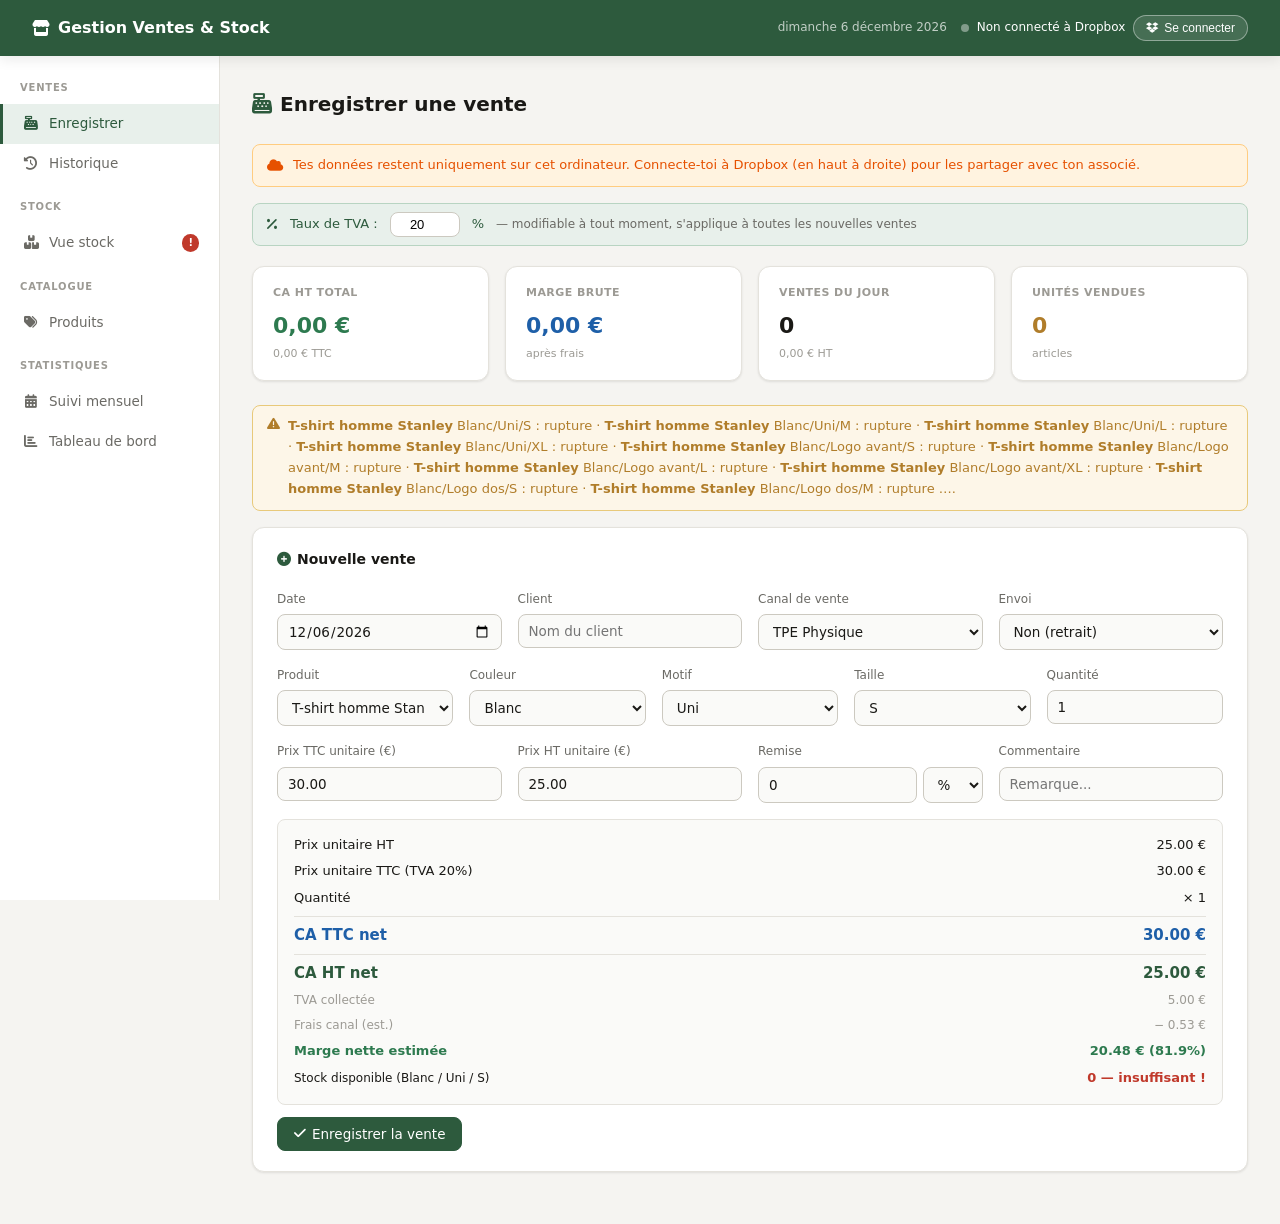
==== commit c3324f6e: "Add files via upload" ====
--- a/gestion ventes stock BZAK.html
+++ b/gestion ventes stock BZAK.html
@@ -460,7 +460,7 @@
 
 // ─── Dropbox sync ────────────────────────────────────────────────────────────
 const DBX_APP_KEY = 'sx1o2j39v4j4928';
-const DBX_FILE_PATH = '/GestionVentesStock/data.json';
+const DBX_FILE_PATH = '/Ent BZAK/Commercial/GestionVentesStock/data.json';
 const DBX_REDIRECT_URI = window.location.origin + window.location.pathname;
 let dbxAccessToken = localStorage.getItem('dbx_access_token') || null;
 let dbxSyncTimer = null;
@@ -702,7 +702,7 @@
   dbxScheduleUpload();
 }
 function sKey(pid,c,m,t){return`${pid}||${c}||${m}||${t}`;}
-function getStock(pid,c,m,t){const k=sKey(pid,c,m,t);if(!(k in stock))stock[k]=10;return stock[k];}
+function getStock(pid,c,m,t){const k=sKey(pid,c,m,t);if(!(k in stock))stock[k]=0;return stock[k];}
 function setStock(pid,c,m,t,v){stock[sKey(pid,c,m,t)]=Math.max(0,v);save();}
 
 // ─── Nav ──────────────────────────────────────────────────────────────────────
@@ -770,32 +770,35 @@
   if(!prod||!prixHT){box.style.display='none';return;}
 
   const prixTTC=htToTtc(prixHT);
-  let remiseMontantHT=0;
+  const caTTCbrut=prixTTC*qty;
+  let remiseMontantTTC=0;
   if(remise>0){
-    remiseMontantHT=remiseType==='pct' ? prixHT*qty*(remise/100) : Math.min(remise, prixHT*qty);
+    remiseMontantTTC=remiseType==='pct' ? caTTCbrut*(remise/100) : Math.min(remise, caTTCbrut);
   }
-  const caHTbrut=prixHT*qty;
-  const caHTnet=caHTbrut-remiseMontantHT;
-  const caTTCnet=htToTtc(caHTnet);
+  const caTTCnet=caTTCbrut-remiseMontantTTC;
+  const caHTnet=ttcToHt(caTTCnet);
   const tvaCollectee=caTTCnet-caHTnet;
+  const remiseMontantHTreelle=ttcToHt(remiseMontantTTC);
   const frais=type==='TPE Physique' ? caTTCnet*0.0175 : caTTCnet*0.015+0.25;
-  const marge=(prixHT-(prod.achat||0))*qty - remiseMontantHT - frais;
+  const marge=(prixHT-(prod.achat||0))*qty - remiseMontantHTreelle - frais;
   const tauxMarge=caHTnet>0?(marge/caHTnet*100):0;
   const dispo=c&&m&&t?getStock(pid,c,m,t):'?';
-  const stockCol=dispo<=3?'var(--danger)':'var(--success)';
+  const stockInsuffisant = dispo!=='?' && qty>dispo;
+  const stockCol = stockInsuffisant ? 'var(--danger)' : (dispo<=3 ? 'var(--warning)' : 'var(--success)');
+  const stockWeight = stockInsuffisant ? '800' : '600';
 
   box.style.display='block';
   box.innerHTML=`
     <div class="prix-row"><span>Prix unitaire HT</span><span>${prixHT.toFixed(2)} €</span></div>
     <div class="prix-row"><span>Prix unitaire TTC (TVA ${TVA}%)</span><span>${prixTTC.toFixed(2)} €</span></div>
     <div class="prix-row"><span>Quantité</span><span>× ${qty}</span></div>
-    ${remise>0?`<div class="prix-row remise"><span>Remise (${remiseType==='pct'?remise+'%':remise+' €'})</span><span>− ${remiseMontantHT.toFixed(2)} €</span></div>`:''}
+    ${remise>0?`<div class="prix-row remise"><span>Remise (${remiseType==='pct'?remise+'%':remise+' €'} sur TTC)</span><span>− ${remiseMontantTTC.toFixed(2)} €</span></div>`:''}
+    <div class="prix-row total" style="color:#1e5fa8"><span>CA TTC net</span><span>${caTTCnet.toFixed(2)} €</span></div>
     <div class="prix-row total"><span>CA HT net</span><span>${caHTnet.toFixed(2)} €</span></div>
-    <div class="prix-row total" style="color:#1e5fa8"><span>CA TTC net</span><span>${caTTCnet.toFixed(2)} €</span></div>
     <div class="prix-row"><span style="color:var(--text-muted);font-size:12px">TVA collectée</span><span style="color:var(--text-muted);font-size:12px">${tvaCollectee.toFixed(2)} €</span></div>
     <div class="prix-row"><span style="color:var(--text-muted);font-size:12px">Frais canal (est.)</span><span style="color:var(--text-muted);font-size:12px">− ${frais.toFixed(2)} €</span></div>
     <div class="prix-row marge"><span>Marge nette estimée</span><span>${marge.toFixed(2)} € (${tauxMarge.toFixed(1)}%)</span></div>
-    <div class="prix-row"><span style="font-size:12px">Stock disponible (${c||'?'} / ${m||'?'} / ${t||'?'})</span><span style="color:${stockCol};font-weight:600">${dispo}</span></div>
+    <div class="prix-row"><span style="font-size:12px">Stock disponible (${c||'?'} / ${m||'?'} / ${t||'?'})</span><span style="color:${stockCol};font-weight:${stockWeight}">${dispo}${stockInsuffisant?' — insuffisant !':''}</span></div>
   `;
 }
 
@@ -819,14 +822,15 @@
   const dispo=getStock(pid,couleur,motif,taille);
   if(qty>dispo){flash('v-flash',`Stock insuffisant — ${dispo} dispo`,'err');return;}
   const prixTTC=htToTtc(prixHT);
-  let remiseMontantHT=0;
-  if(remise>0) remiseMontantHT=remiseType==='pct'?prixHT*qty*(remise/100):Math.min(remise,prixHT*qty);
-  const caHTbrut=prixHT*qty;
-  const caHTnet=parseFloat((caHTbrut-remiseMontantHT).toFixed(2));
-  const caTTCnet=parseFloat(htToTtc(caHTnet).toFixed(2));
+  const caTTCbrut=prixTTC*qty;
+  let remiseMontantTTC=0;
+  if(remise>0) remiseMontantTTC=remiseType==='pct'?caTTCbrut*(remise/100):Math.min(remise,caTTCbrut);
+  const caTTCnet=parseFloat((caTTCbrut-remiseMontantTTC).toFixed(2));
+  const caHTnet=parseFloat(ttcToHt(caTTCnet).toFixed(2));
+  const remiseMontantHTreelle=ttcToHt(remiseMontantTTC);
   const frais=type==='TPE Physique'?caTTCnet*0.0175:caTTCnet*0.015+0.25;
-  const marge=parseFloat(((prixHT-prod.achat)*qty - remiseMontantHT - frais).toFixed(2));
-  ventes.push({id:nextVenteId++,date,client,type,envoi,produitId:pid,produitNom:prod.nom,couleur,motif,taille,qty,prixHT,prixTTC:parseFloat(prixTTC.toFixed(2)),remise,remiseType,remiseMontantHT:parseFloat(remiseMontantHT.toFixed(2)),caHT:caHTnet,caTTC:caTTCnet,marge,tvaRate:TVA,note});
+  const marge=parseFloat(((prixHT-prod.achat)*qty - remiseMontantHTreelle - frais).toFixed(2));
+  ventes.push({id:nextVenteId++,date,client,type,envoi,produitId:pid,produitNom:prod.nom,couleur,motif,taille,qty,prixHT,prixTTC:parseFloat(prixTTC.toFixed(2)),remise,remiseType,remiseMontantHT:parseFloat(remiseMontantHTreelle.toFixed(2)),remiseMontantTTC:parseFloat(remiseMontantTTC.toFixed(2)),caHT:caHTnet,caTTC:caTTCnet,marge,tvaRate:TVA,note});
   setStock(pid,couleur,motif,taille,dispo-qty);save();
   flash('v-flash',`Vente enregistrée — stock mis à jour (${dispo-qty} restant${dispo-qty!==1?'s':''})`,'ok');
   document.getElementById('v-qty').value=1;
